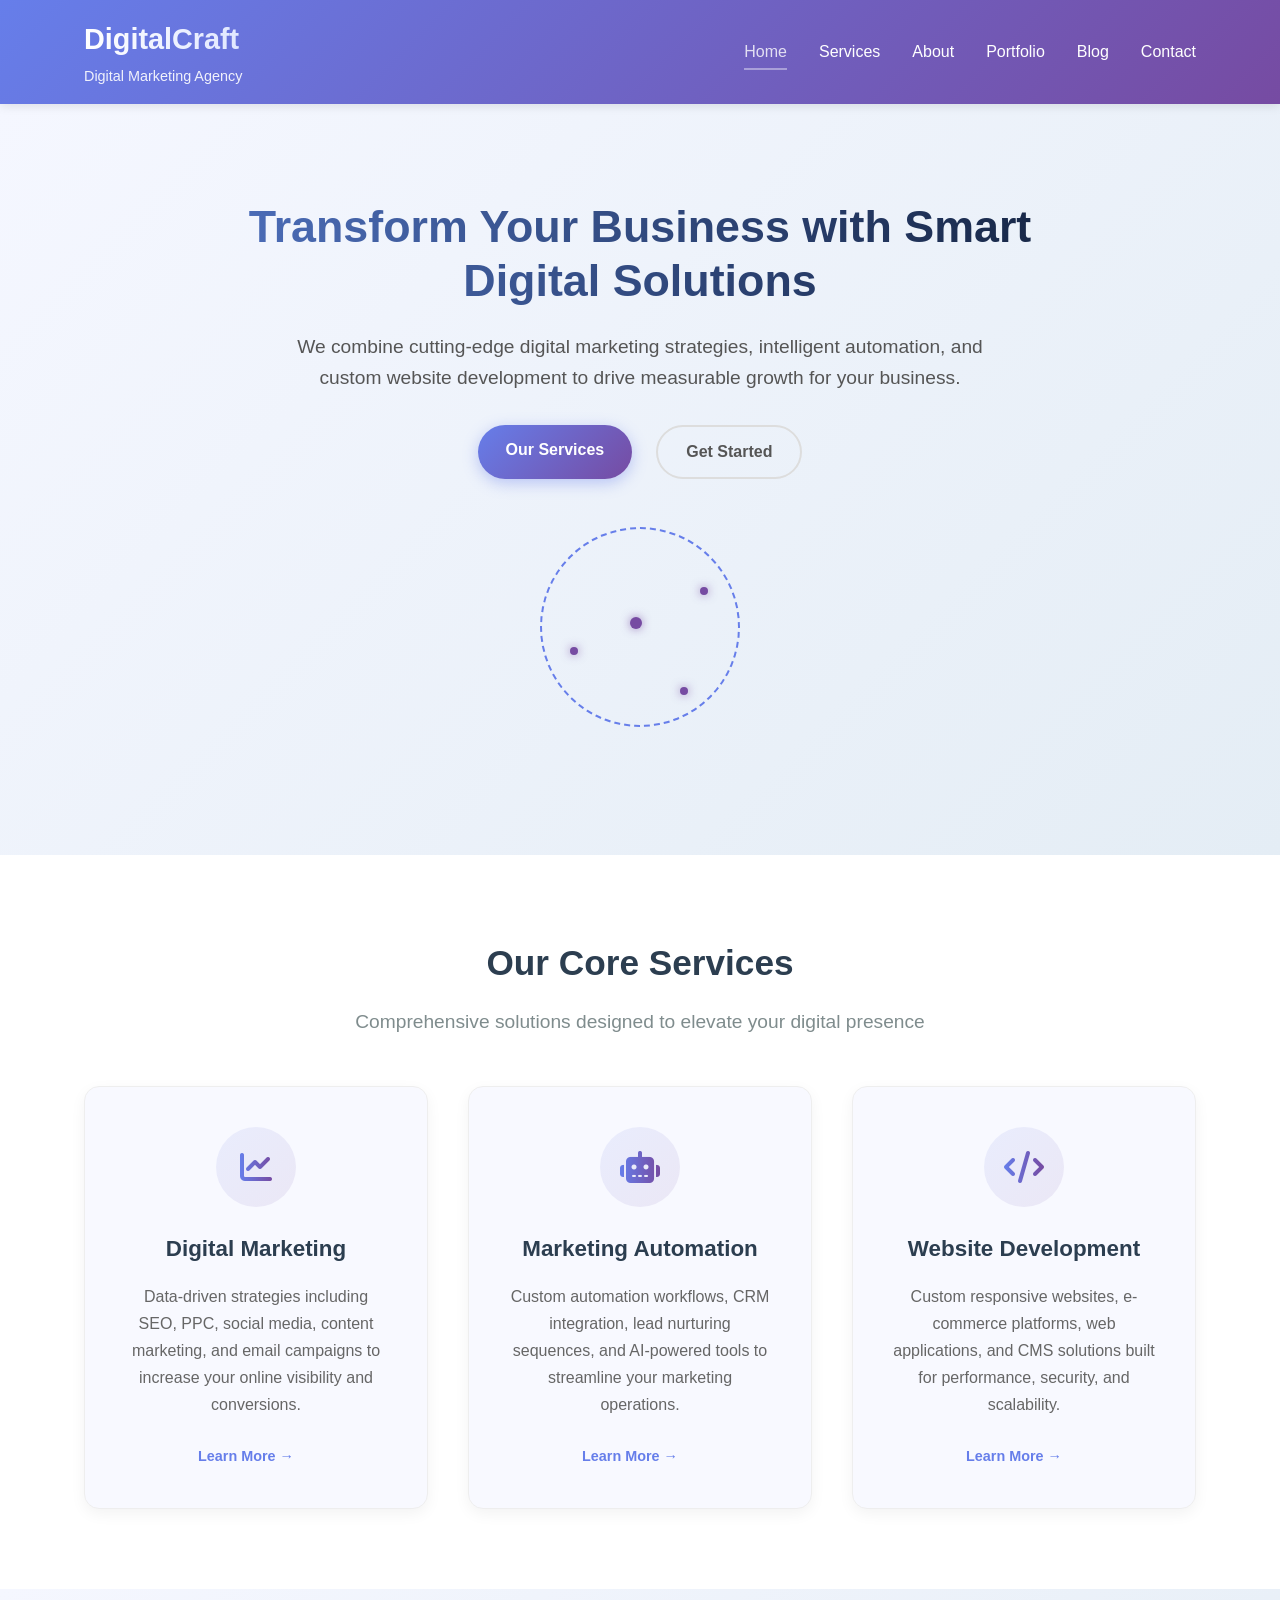
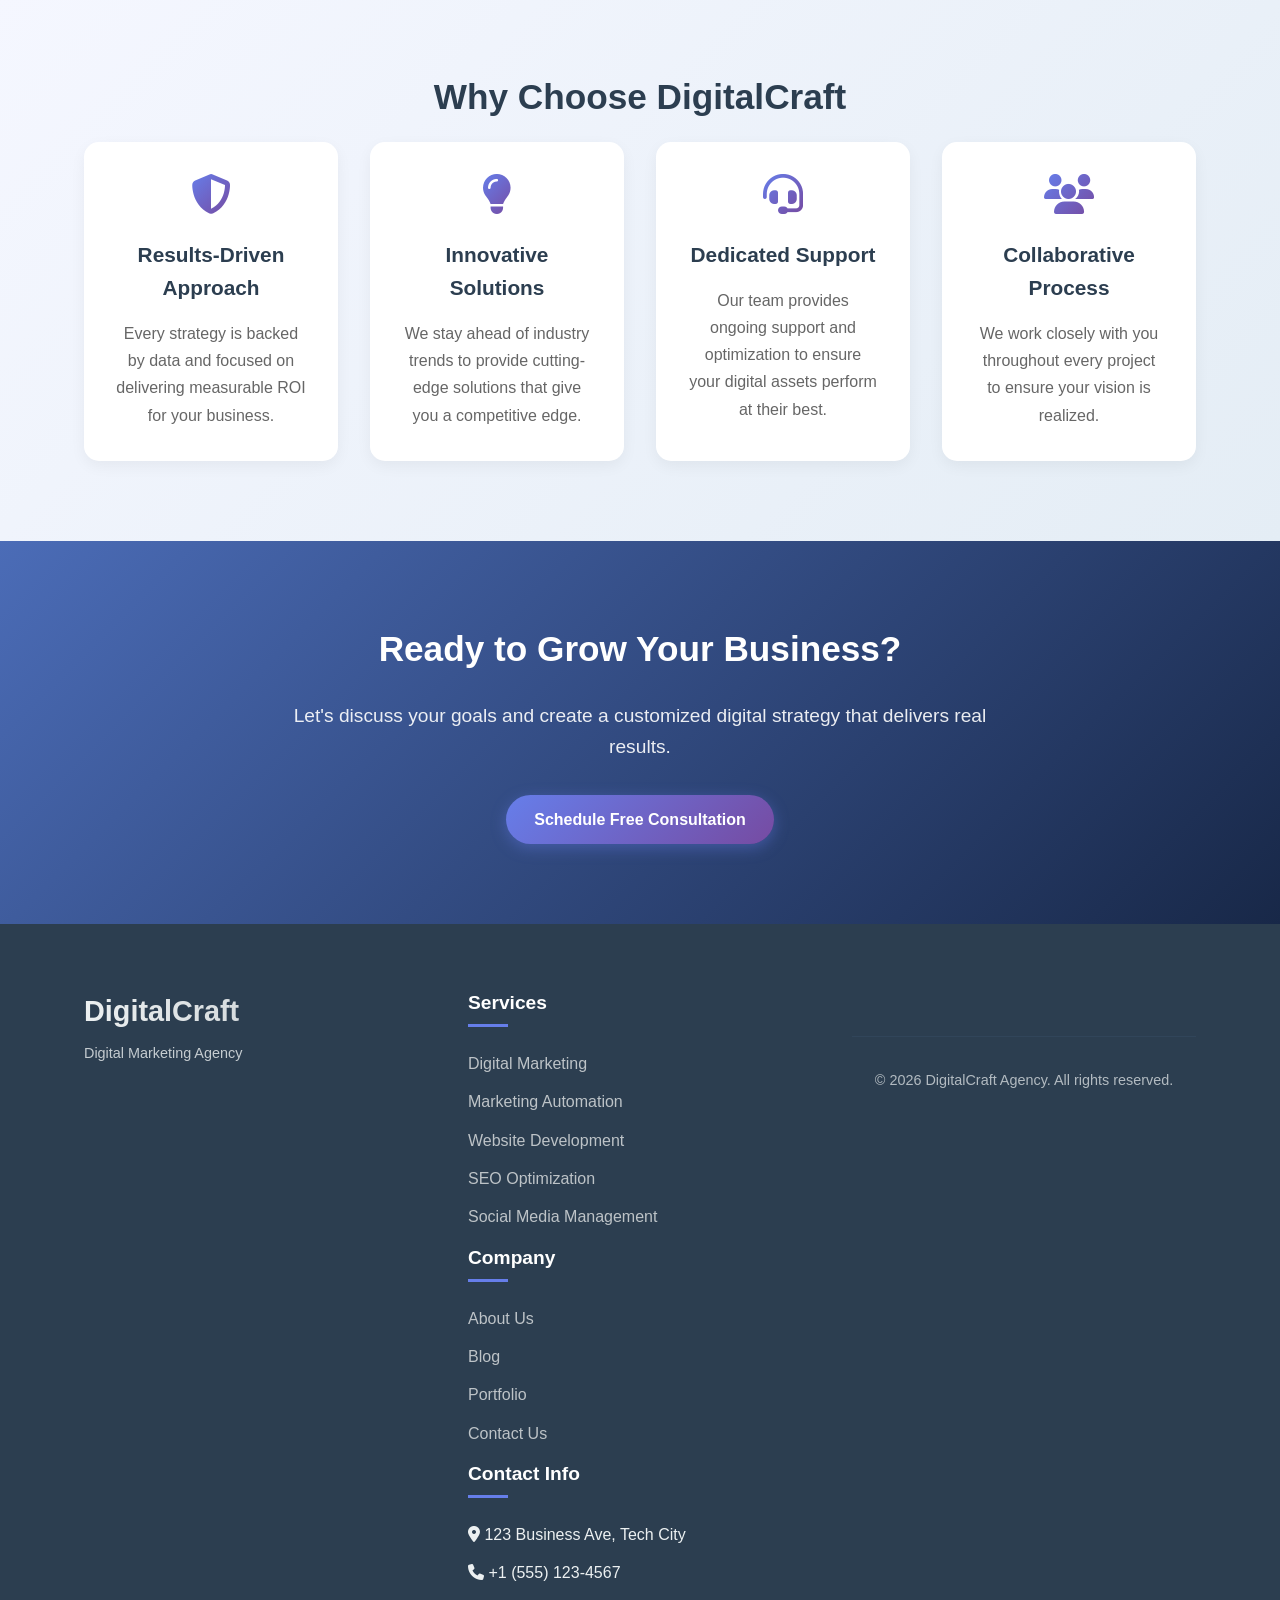
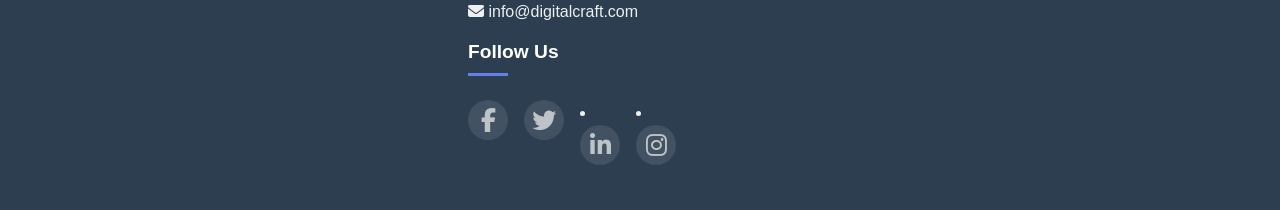
==== index.html @ dc381eee "Initial commit: Digital agency website with multiple pages" ====
<!DOCTYPE html>
<html lang="en">
<head>
    <meta charset="UTF-8">
    <meta name="viewport" content="width=device-width, initial-scale=1.0">
    <title>DigitalCraft Agency - Digital Marketing, Automation & Web Development</title>
    <meta name="description" content="Full-service digital agency specializing in digital marketing automation, custom website development, and business growth solutions.">
    <link rel="stylesheet" href="assets/css/style.css">
    <link rel="stylesheet" href="https://cdnjs.cloudflare.com/ajax/libs/font-awesome/6.4.0/css/all.min.css">
</head>
<body>
    <!-- Header -->
    <header class="header">
        <div class="container">
            <div class="logo">
                <h1>DigitalCraft</h1>
                <p>Digital Marketing Agency</p>
            </div>
            <nav class="nav">
                <ul>
                    <li><a href="index.html" class="active">Home</a></li>
                    <li><a href="services.html">Services</a></li>
                    <li><a href="about.html">About</a></li>
                    <li><a href="portfolio.html">Portfolio</a></li>
                    <li><a href="blog.html">Blog</a></li>
                    <li><a href="contact.html">Contact</a></li>
                </ul>
            </nav>
            <div class="hamburger" id="hamburger">
                <span></span>
                <span></span>
                <span></span>
            </div>
        </div>
    </header>

    <!-- Hero Section -->
    <section class="hero">
        <div class="container">
            <div class="hero-content">
                <h1>Transform Your Business with Smart Digital Solutions</h1>
                <p class="subtitle">We combine cutting-edge digital marketing strategies, intelligent automation, and custom website development to drive measurable growth for your business.</p>
                <div class="hero-buttons">
                    <a href="services.html" class="btn-primary">Our Services</a>
                    <a href="contact.html" class="btn-secondary">Get Started</a>
                </div>
            </div>
            <div class="hero-image">
                <div class="digital-globe">
                    <div class="globe"></div>
                    <div class="globe-points">
                        <div class="point"></div>
                        <div class="point point-2"></div>
                        <div class="point point-3"></div>
                        <div class="point point-4"></div>
                        <div class="point point-5"></div>
                    </div>
                </div>
            </div>
        </div>
    </section>

    <!-- Services Overview -->
    <section class="services-overview">
        <div class="container">
            <h2 class="section-title">Our Core Services</h2>
            <p class="section-subtitle">Comprehensive solutions designed to elevate your digital presence</p>
            <div class="services-grid">
                <div class="service-card">
                    <div class="service-icon">
                        <i class="fas fa-chart-line"></i>
                    </div>
                    <h3>Digital Marketing</h3>
                    <p>Data-driven strategies including SEO, PPC, social media, content marketing, and email campaigns to increase your online visibility and conversions.</p>
                    <a href="services.html#digital-marketing" class="service-link">Learn More →</a>
                </div>
                <div class="service-card">
                    <div class="service-icon">
                        <i class="fas fa-robot"></i>
                    </div>
                    <h3>Marketing Automation</h3>
                    <p>Custom automation workflows, CRM integration, lead nurturing sequences, and AI-powered tools to streamline your marketing operations.</p>
                    <a href="services.html#automation" class="service-link">Learn More →</a>
                </div>
                <div class="service-card">
                    <div class="service-icon">
                        <i class="fas fa-code"></i>
                    </div>
                    <h3>Website Development</h3>
                    <p>Custom responsive websites, e-commerce platforms, web applications, and CMS solutions built for performance, security, and scalability.</p>
                    <a href="services.html#web-development" class="service-link">Learn More →</a>
                </div>
            </div>
        </div>
    </section>

    <!-- Features -->
    <section class="features">
        <div class="container">
            <h2 class="section-title">Why Choose DigitalCraft</h2>
            <div class="features-grid">
                <div class="feature-card">
                    <i class="fas fa-shield-alt"></i>
                    <h3>Results-Driven Approach</h3>
                    <p>Every strategy is backed by data and focused on delivering measurable ROI for your business.</p>
                </div>
                <div class="feature-card">
                    <i class="fas fa-lightbulb"></i>
                    <h3>Innovative Solutions</h3>
                    <p>We stay ahead of industry trends to provide cutting-edge solutions that give you a competitive edge.</p>
                </div>
                <div class="feature-card">
                    <i class="fas fa-headset"></i>
                    <h3>Dedicated Support</h3>
                    <p>Our team provides ongoing support and optimization to ensure your digital assets perform at their best.</p>
                </div>
                <div class="feature-card">
                    <i class="fas fa-users"></i>
                    <h3>Collaborative Process</h3>
                    <p>We work closely with you throughout every project to ensure your vision is realized.</p>
                </div>
            </div>
        </div>
    </section>

    <!-- Call to Action -->
    <section class="cta">
        <div class="container">
            <h2>Ready to Grow Your Business?</h2>
            <p>Let's discuss your goals and create a customized digital strategy that delivers real results.</p>
            <a href="contact.html" class="btn-primary">Schedule Free Consultation</a>
        </div>
    </section>

    <!-- Footer -->
    <footer class="footer">
        <div class="container">
            <div class="footer-content">
                <div class="footer-logo">
                    <h1>DigitalCraft</h1>
                    <p>Digital Marketing Agency</p>
                </div>
                <div class="footer-links">
                    <div class="footer-column">
                        <h4>Services</h4>
                        <ul>
                            <li><a href="services.html#digital-marketing">Digital Marketing</a></li>
                            <li><a href="services.html#automation">Marketing Automation</a></li>
                            <li><a href="services.html#web-development">Website Development</a></li>
                            <li><a href="services.html#seo">SEO Optimization</a></li>
                            <li><a href="services.html#social-media">Social Media Management</a></li>
                        </ul>
                    </div>
                    <div class="footer-column">
                        <h4>Company</h4>
                        <ul>
                            <li><a href="about.html">About Us</a></li>
                            <li><a href="blog.html">Blog</a></li>
                            <li><a href="portfolio.html">Portfolio</a></li>
                            <li><a href="contact.html">Contact Us</a></li>
                        </ul>
                    </div>
                    <div class="footer-column">
                        <h4>Contact Info</h4>
                        <ul>
                            <li><i class="fas fa-map-marker-alt"></i> 123 Business Ave, Tech City</li>
                            <li><i class="fas fa-phone"></i> +1 (555) 123-4567</li>
                            <li><i class="fas fa-envelope"></i> info@digitalcraft.com</li>
                        </ul>
                    </div>
                    <div class="footer-column">
                        <h4>Follow Us</h4>
                        <div class="social-icons">
                            <a href="#"><i class="fab fa-facebook-f"></i></a>
                            <a href="#"><i class="fab fa-twitter"></i></a>
                            <li><a href="#"><i class="fab fa-linkedin-in"></i></a>
                            <li><a href="#"><i class="fab fa-instagram"></i></a>
                        </div>
                    </div>
                </div>
                <div class="footer-bottom">
                    <p>&copy; 2026 DigitalCraft Agency. All rights reserved.</p>
                </div>
            </div>
        </div>
    </footer>

    <script src="assets/js/script.js"></script>
</body>
</html>
---- assets/css/style.css ----
/* Reset and base styles */
* {
    margin: 0;
    padding: 0;
    box-sizing: border-box;
}

body {
    font-family: 'Segoe UI', Tahoma, Geneva, Verdana, sans-serif;
    line-height: 1.6;
    color: #333;
    background-color: #fafafa;
}

.container {
    width: 90%;
    max-width: 1200px;
    margin: 0 auto;
    padding: 0 20px;
}

a {
    text-decoration: none;
    color: inherit;
}

ul {
    list-style: none;
}

img {
    max-width: 100%;
    height: auto;
}

/* Header styles */
.header {
    background: linear-gradient(135deg, #667eea 0%, #764ba2 100%);
    color: white;
    padding: 1rem 0;
    position: sticky;
    top: 0;
    z-index: 1000;
    box-shadow: 0 2px 10px rgba(0,0,0,0.1);
}

.header .container {
    display: flex;
    justify-content: space-between;
    align-items: center;
    flex-wrap: wrap;
}

.logo h1 {
    font-size: 1.8rem;
    margin-bottom: 0.2rem;
    background: linear-gradient(to right, #ffffff, #e0e7ff);
    -webkit-background-clip: text;
    -webkit-text-fill-color: transparent;
    background-clip: text;
}

.logo p {
    font-size: 0.9rem;
    opacity: 0.9;
}

.nav ul {
    display: flex;
    gap: 2rem;
}

.nav a {
    color: white;
    font-weight: 500;
    transition: opacity 0.3s ease;
    padding: 0.5rem 0;
    border-bottom: 2px solid transparent;
}

.nav a:hover,
.nav a.active {
    opacity: 0.8;
    border-bottom-color: rgba(255,255,255,0.5);
}

.hamburger {
    display: none;
    flex-direction: column;
    gap: 5px;
    cursor: pointer;
}

.hamburger span {
    width: 25px;
    height: 3px;
    background: white;
    border-radius: 3px;
    transition: all 0.3s ease;
}

/* Hero section */
.hero {
    background: linear-gradient(135deg, #f5f7ff 0%, #e4edf5 100%);
    padding: 6rem 0;
    position: relative;
    overflow: hidden;
}

.hero-content {
    text-align: center;
    max-width: 800px;
    margin: 0 auto;
}

.hero h1 {
    font-size: 2.8rem;
    margin-bottom: 1.5rem;
    background: linear-gradient(to right, #4b6cb7, #182848);
    -webkit-background-clip: text;
    -webkit-text-fill-color: transparent;
    background-clip: text;
    line-height: 1.2;
}

.hero .subtitle {
    font-size: 1.2rem;
    color: #555;
    max-width: 700px;
    margin: 0 auto 2rem;
    line-height: 1.6;
}

.hero-buttons {
    display: flex;
    justify-content: center;
    gap: 1.5rem;
    flex-wrap: wrap;
}

.btn-primary,
.btn-secondary {
    display: inline-block;
    padding: 12px 28px;
    border-radius: 50px;
    font-weight: 600;
    transition: all 0.3s ease;
    border: none;
    cursor: pointer;
    font-size: 1rem;
}

.btn-primary {
    background: linear-gradient(135deg, #667eea 0%, #764ba2 100%);
    color: white;
    box-shadow: 0 4px 15px rgba(102, 126, 234, 0.4);
}

.btn-primary:hover {
    transform: translateY(-3px);
    box-shadow: 0 6px 20px rgba(102, 126, 234, 0.6);
}

.btn-secondary {
    background: transparent;
    color: #555;
    border: 2px solid #ddd;
}

.btn-secondary:hover {
    background: #f8f9ff;
    color: #333;
    border-color: #bbb;
}

.hero-image {
    margin-top: 3rem;
    text-align: center;
}

.digital-globe {
    position: relative;
    width: 200px;
    height: 200px;
    margin: 0 auto 2rem;
}

.globe {
    width: 100%;
    height: 100%;
    border: 2px dashed #667eea;
    border-radius: 50%;
    position: relative;
}

.globe-points {
    position: absolute;
    top: 0;
    left: 0;
    width: 100%;
    height: 100%;
    border-radius: 50%;
    overflow: hidden;
}

.point {
    position: absolute;
    width: 8px;
    height: 8px;
    background: #764ba2;
    border-radius: 50%;
    box-shadow: 0 0 10px rgba(118, 75, 162, 0.7);
}

.point-1 { top: 10%; left: 20%; }
.point-2 { top: 30%; left: 80%; }
.point-3 { top: 60%; left: 15%; }
.point-4 { top: 80%; left: 70%; }
.point-5 { top: 45%; left: 45%; width: 12px; height: 12px; }

/* Services Overview */
.services-overview {
    padding: 5rem 0;
    background: white;
}

.section-title {
    text-align: center;
    font-size: 2.2rem;
    margin-bottom: 1rem;
    color: #2c3e50;
}

.section-subtitle {
    text-align: center;
    font-size: 1.2rem;
    color: #7f8c8d;
    max-width: 800px;
    margin: 0 auto 3rem;
    line-height: 1.6;
}

.services-grid {
    display: grid;
    grid-template-columns: repeat(auto-fit, minmax(300px, 1fr));
    gap: 2.5rem;
}

.service-card {
    background: #f8f9ff;
    border-radius: 15px;
    padding: 2.5rem;
    text-align: center;
    transition: all 0.4s ease;
    border: 1px solid #eee;
    box-shadow: 0 5px 15px rgba(0,0,0,0.05);
}

.service-card:hover {
    transform: translateY(-10px);
    box-shadow: 0 15px 35px rgba(102, 126, 234, 0.15);
    border-color: #ddd;
}

.service-icon {
    width: 80px;
    height: 80px;
    background: linear-gradient(135deg, rgba(102, 126, 234, 0.1) 0%, rgba(118, 75, 162, 0.1) 100%);
    border-radius: 50%;
    display: flex;
    align-items: center;
    justify-content: center;
    margin: 0 auto 1.5rem;
}

.service-icon i {
    font-size: 2rem;
    background: linear-gradient(to right, #667eea, #764ba2);
    -webkit-background-clip: text;
    -webkit-text-fill-color: transparent;
    background-clip: text;
}

.service-card h3 {
    font-size: 1.4rem;
    margin-bottom: 1rem;
    color: #2c3e50;
}

.service-card p {
    color: #666;
    line-height: 1.7;
    margin-bottom: 1.5rem;
    font-size: 1rem;
}

.service-link {
    display: inline-block;
    color: #667eea;
    font-weight: 600;
    font-size: 0.9rem;
    transition: all 0.3s ease;
    position: relative;
    padding-right: 20px;
}

.service-link:hover {
    color: #5a67d8;
}

.service-link::after {
    content: '→';
    position: absolute;
    right: 0;
    opacity: 0;
    transition: all 0.3s ease;
}

.service-link:hover::after {
    opacity: 1;
    transform: translateX(5px);
}

/* Features section */
.features {
    padding: 5rem 0;
    background: linear-gradient(135deg, #f5f7ff 0%, #e4edf5 100%);
}

.features-grid {
    display: grid;
    grid-template-columns: repeat(auto-fit, minmax(250px, 1fr));
    gap: 2rem;
    text-align: center;
}

.feature-card {
    padding: 2rem;
    background: white;
    border-radius: 15px;
    transition: all 0.4s ease;
    box-shadow: 0 5px 15px rgba(0,0,0,0.05);
}

.feature-card:hover {
    transform: translateY(-8px);
    box-shadow: 0 12px 25px rgba(0,0,0,0.1);
}

.feature-card i {
    font-size: 2.5rem;
    margin-bottom: 1.5rem;
    background: linear-gradient(135deg, #667eea 0%, #764ba2 100%);
    -webkit-background-clip: text;
    -webkit-text-fill-color: transparent;
    background-clip: text;
}

.feature-card h3 {
    font-size: 1.3rem;
    margin-bottom: 1rem;
    color: #2c3e50;
}

.feature-card p {
    color: #666;
    line-height: 1.7;
}

/* CTA section */
.cta {
    background: linear-gradient(135deg, #4b6cb7 0%, #182848 100%);
    color: white;
    text-align: center;
    padding: 5rem 0;
}

.cta h2 {
    font-size: 2.2rem;
    margin-bottom: 1.5rem;
}

.cta p {
    font-size: 1.2rem;
    opacity: 0.9;
    max-width: 700px;
    margin: 0 auto 2rem;
    line-height: 1.6;
}

/* Footer */
.footer {
    background: #2c3e50;
    color: #ecf0f1;
    padding: 4rem 0 2rem;
}

.footer-content {
    display: grid;
    grid-template-columns: repeat(auto-fit, minmax(250px, 1fr));
    gap: 2.5rem;
}

.footer-logo h1 {
    font-size: 1.8rem;
    margin-bottom: 0.5rem;
    background: linear-gradient(to right, #ecf0f1, #bdc3c7);
    -webkit-background-clip: text;
    -webkit-text-fill-color: transparent;
    background-clip: text;
}

.footer-logo p {
    font-size: 0.9rem;
    opacity: 0.8;
}

.footer-column h4 {
    font-size: 1.2rem;
    margin-bottom: 1.5rem;
    color: #ffffff;
    position: relative;
    padding-bottom: 0.5rem;
}

.footer-column h4::after {
    content: '';
    position: absolute;
    left: 0;
    bottom: 0;
    width: 40px;
    height: 3px;
    background: #667eea;
}

.footer-column ul {
    list-style: none;
}

.footer-column li {
    margin-bottom: 0.8rem;
}

.footer-column a {
    color: #bdc3c7;
    transition: color 0.3s ease;
    display: block;
}

.footer-column a:hover {
    color: #ecf0f1;
    padding-left: 5px;
}

.social-icons {
    display: flex;
    gap: 1rem;
    margin-top: 1rem;
}

.social-icons a {
    font-size: 1.5rem;
    color: #bdc3c7;
    transition: all 0.3s ease;
    width: 40px;
    height: 40px;
    display: flex;
    align-items: center;
    justify-content: center;
    border-radius: 50%;
    background: rgba(255,255,255,0.1);
}

.social-icons a:hover {
    color: white;
    background: rgba(255,255,255,0.2);
    transform: translateY(-3px);
}

.footer-bottom {
    text-align: center;
    margin-top: 3rem;
    padding-top: 2rem;
    border-top: 1px solid #34495e;
    font-size: 0.9rem;
    opacity: 0.7;
}

/* Responsive design */
@media (max-width: 992px) {
    .nav {
        position: fixed;
        top: 70px;
        left: -100%;
        background: linear-gradient(135deg, #667eea 0%, #764ba2 100%);
        width: 100%;
        height: calc(100vh - 70px);
        flex-direction: column;
        align-items: center;
        padding-top: 5rem;
        transition: left 0.4s ease;
        z-index: 999;
    }
    
    .nav.active {
        left: 0;
    }
    
    .nav ul {
        flex-direction: column;
    }
    
    .nav li {
        margin: 1.5rem 0;
        width: 100%;
        text-align: center;
    }
    
    .nav a {
        width: 100%;
        padding: 1rem;
    }
    
    .hamburger {
        display: flex;
    }
    
    .hamburger.active span:nth-child(1) {
        transform: rotate(45deg) translate(5px, 5px);
    }
    
    .hamburger.active span:nth-child(2) {
        opacity: 0;
    }
    
    .hamburger.active span:nth-child(3) {
        transform: rotate(-45deg) translate(5px, -5px);
    }
    
    .hero h1 {
        font-size: 2.4rem;
    }
}

@media (max-width: 768px) {
    .hero {
        padding: 4rem 0;
    }
    
    .hero h1 {
        font-size: 2rem;
    }
    
    .hero .subtitle {
        font-size: 1.1rem;
    }
    
    .services-grid,
    .features-grid,
    .footer-content {
        grid-template-columns: 1fr;
    }
    
    .cta h2 {
        font-size: 1.8rem;
    }
    
    .cta p {
        font-size: 1.1rem;
    }
}

/* Animations */
@keyframes fadeInUp {
    from {
        opacity: 0;
        transform: translateY(30px);
    }
    to {
        opacity: 1;
        transform: translateY(0);
    }
}

.fade-in-up {
    animation: fadeInUp 0.8s ease-out forwards;
}

@keyframes pulse {
    0% {
        box-shadow: 0 0 0 0 rgba(102, 126, 234, 0.4);
    }
    70% {
        box-shadow: 0 0 0 10px rgba(102, 126, 234, 0);
    }
    100% {
        box-shadow: 0 0 0 0 rgba(102, 126, 234, 0);
    }
}

.pulse {
    animation: pulse 2s infinite;
}
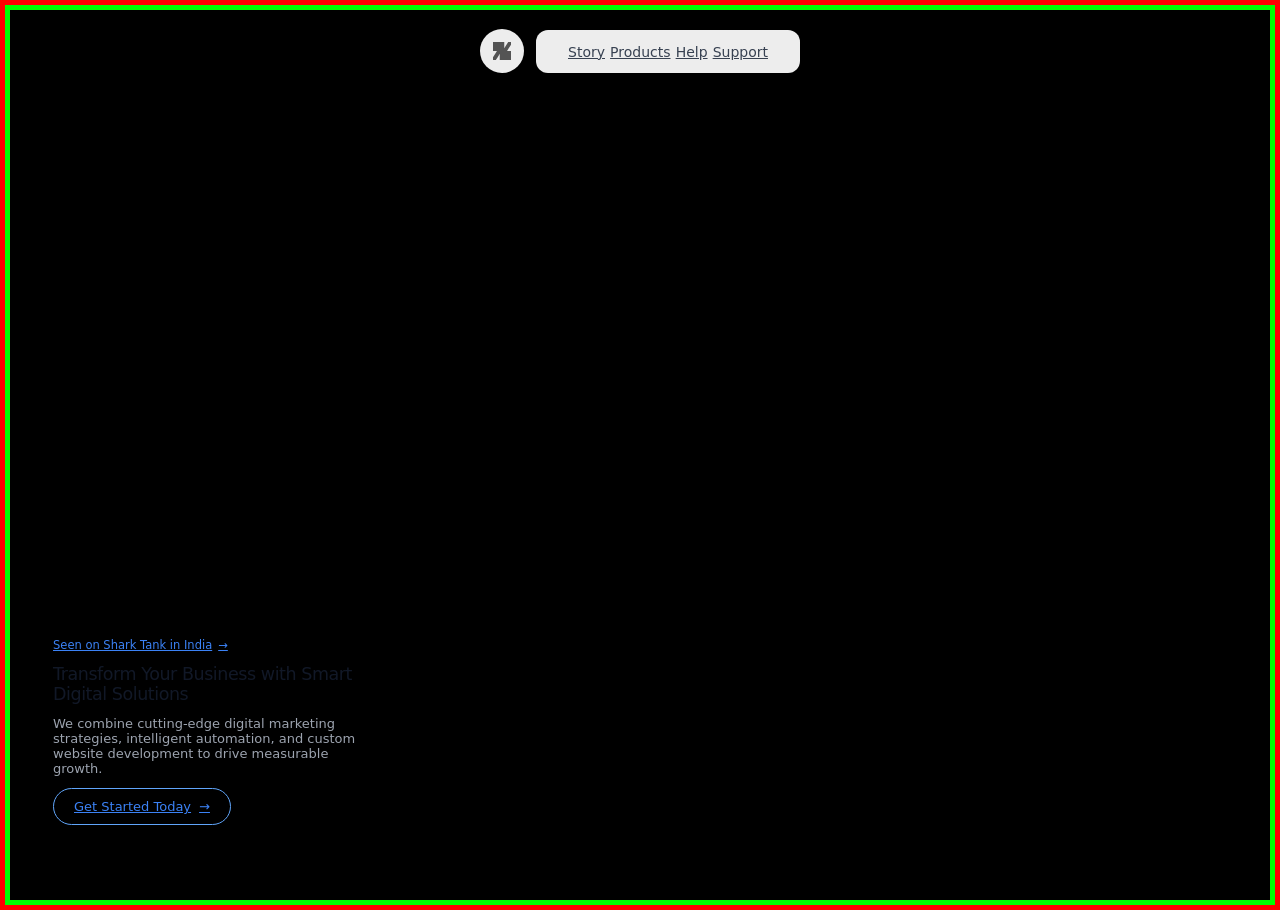
==== commit 8159da76: "Clean up: keep only website files, remove config and n8n workflows" ====
--- a/index.html
+++ b/index.html
@@ -5,186 +5,303 @@
     <meta name="viewport" content="width=device-width, initial-scale=1.0">
     <title>DigitalCraft Agency - Digital Marketing, Automation & Web Development</title>
     <meta name="description" content="Full-service digital agency specializing in digital marketing automation, custom website development, and business growth solutions.">
-    <link rel="stylesheet" href="assets/css/style.css">
-    <link rel="stylesheet" href="https://cdnjs.cloudflare.com/ajax/libs/font-awesome/6.4.0/css/all.min.css">
+    <style>
+        /* CSS Variables for colors */
+        :root {
+            --bg-color: #f0f0ee;
+            --pill-bg: #EDEDED;
+            --blue-500: #3b82f6;
+            --blue-600: #2563eb;
+            --blue-400: #60a5fa;
+            --gray-900: #111827;
+            --gray-700: #374151;
+            --gray-400: #9ca3af;
+        }
+
+        /* Base styles */
+        * {
+            margin: 0;
+            padding: 0;
+            box-sizing: border-box;
+        }
+
+        html, body {
+            height: 100%;
+            font-family: system-ui, -apple-system, BlinkMacSystemFont, 'Segoe UI', Roboto, Oxygen, Ubuntu, Cantarell, 'Open Sans', 'Helvetica Neue', sans-serif;
+        }
+
+        /* Root wrapper */
+        .root-wrapper {
+            position: relative;
+            min-height: 100vh;
+            overflow: hidden;
+            background-color: var(--bg-color); border: 5px solid red;
+        }
+
+        /* Background video */
+        .background-video {
+            position: absolute;
+            inset: 0;
+            width: 100%;
+            height: 100%;
+            object-fit: cover; border: 5px solid lime; background-color: black;
+        }
+
+        /* Foreground content wrapper */
+        .foreground-wrapper {
+            position: relative;
+            z-index: 10;
+            display: flex;
+            flex-direction: column;
+            min-height: 100vh;
+        }
+
+        /* Navbar */
+        .navbar {
+            display: flex;
+            align-items: center;
+            justify-content: center;
+            padding-top: 1rem; /* pt-4 */
+            padding-left: 1rem; /* px-4 */
+            padding-right: 1rem; /* px-4 */
+            gap: 0.5rem; /* gap-2 */
+        }
+
+        @media (min-width: 640px) { /* sm */
+            .navbar {
+                padding-top: 1.5rem; /* sm:pt-6 */
+                padding-left: 2rem; /* sm:px-8 */
+                padding-right: 2rem; /* sm:px-8 */
+                gap: 0.75rem; /* sm:gap-3 */
+            }
+        }
+
+        /* Left circular logo container */
+        .logo-container {
+            display: flex;
+            align-items: center;
+            justify-content: center;
+            border-radius: 9999px; /* rounded-full */
+            width: 2.5rem; /* w-10 */
+            height: 2.5rem; /* h-10 */
+            flex-shrink: 0;
+            background-color: var(--pill-bg);
+        }
+
+        @media (min-width: 640px) { /* sm */
+            .logo-container {
+                width: 2.75rem; /* sm:w-11 */
+                height: 2.75rem; /* sm:h-11 */
+            }
+        }
+
+        /* Right pill container */
+        .pill-container {
+            display: flex;
+            align-items: center;
+            gap: 1rem; /* gap-4 */
+            border-radius: 0.75rem; /* rounded-xl */
+            padding-left: 1rem; /* px-4 */
+            padding-right: 1rem; /* px-4 */
+            padding-top: 0.625rem; /* py-2.5 */
+            padding-bottom: 0.625rem; /* py-2.5 */
+            background-color: var(--pill-bg);
+        }
+
+        @media (min-width: 640px) { /* sm */
+            .pill-container {
+                gap: 2.5rem; /* sm:gap-10 */
+                padding-left: 2rem; /* sm:px-8 */
+                padding-right: 2rem; /* sm:px-8 */
+                padding-top: 0.75rem; /* sm:py-3 */
+                padding-bottom: 0.75rem; /* sm:py-3 */
+            }
+        }
+
+        /* Nav links */
+        .nav-link {
+            font-size: 0.75rem; /* text-[12px] */
+            font-weight: 500; /* font-medium */
+            color: var(--gray-700);
+            transition: color 0.2s ease; /* transition-colors duration-200 */
+        }
+
+        .nav-link:hover {
+            color: var(--gray-900);
+        }
+
+        @media (min-width: 640px) { /* sm */
+            .nav-link {
+                font-size: 0.875rem; /* sm:text-[14px] */
+            }
+        }
+
+        /* Hero content outer */
+        .hero-outer {
+            flex: 1;
+            display: flex;
+            align-items: flex-end;
+            padding-bottom: 2.5rem; /* pb-10 */
+            padding-left: 1.5rem; /* px-6 */
+            padding-right: 1.5rem; /* px-6 */
+        }
+
+        @media (min-width: 640px) { /* sm */
+            .hero-outer {
+                padding-bottom: 4rem; /* sm:pb-16 */
+                padding-left: 3rem; /* sm:px-12 */
+                padding-right: 3rem; /* sm:px-12 */
+            }
+        }
+
+        @media (min-width: 1024px) { /* lg */
+            .hero-outer {
+                padding-bottom: 5rem; /* lg:pb-20 */
+                padding-left: 4.5rem; /* lg:px-28 */
+                padding-right: 4.5rem; /* lg:px-28 */
+            }
+        }
+
+        @media (min-width: 768px) { /* md */
+            .hero-outer {
+                padding-left: 3rem; /* md:px-20 */
+                padding-right: 3rem; /* md:px-20 */
+            }
+        }
+
+        /* Hero inner */
+        .hero-inner {
+            max-width: 20rem; /* max-w-xs */
+        }
+
+        /* Badge link */
+        .badge-link {
+            display: inline-flex;
+            align-items: center;
+            gap: 0.375rem; /* gap-1.5 */
+            font-size: 0.71875rem; /* text-[11.5px] */
+            font-weight: 500; /* font-medium */
+            color: var(--blue-500);
+            margin-bottom: 0.75rem; /* mb-3 */
+            transition: color 0.2s ease; /* transition-colors */
+            position: relative;
+        }
+
+        .badge-link:hover {
+            color: var(--blue-600);
+        }
+
+        .badge-link .arrow {
+            display: inline-block;
+            transition: transform 0.2s ease; /* transition-transform duration-200 */
+        }
+
+        .badge-link:hover .arrow {
+            transform: translateX(0.125rem); /* translate-x-0.5 */
+        }
+
+        /* Headline */
+        .hero-headline {
+            font-size: 0.9375rem; /* text-[1.5rem] */
+            font-weight: 500; /* font-medium */
+            line-height: 1.15; /* leading-[1.15] */
+            color: var(--gray-900);
+            letter-spacing: -0.025em; /* tracking-tight */
+            margin-bottom: 0.75rem; /* mb-3 */
+        }
+
+        @media (min-width: 640px) { /* sm */
+            .hero-headline {
+                font-size: 1.09375rem; /* sm:text-[1.75rem] */
+            }
+        }
+
+        /* Subtext */
+        .hero-subtext {
+            font-size: 0.8125rem; /* text-[13px] */
+            color: var(--gray-400);
+            font-weight: 400; /* font-normal */
+            margin-bottom: 0.75rem; /* mb-3 */
+        }
+
+        /* CTA anchor */
+        .cta-link {
+            display: inline-flex;
+            align-items: center;
+            gap: 0.5rem; /* gap-2 */
+            font-size: 0.8125rem; /* text-[13px] */
+            font-weight: 500; /* font-medium */
+            color: var(--blue-500);
+            border: 1px solid var(--blue-400); /* border border-blue-400 */
+            border-radius: 9999px; /* rounded-full */
+            padding-left: 1.25rem; /* px-5 */
+            padding-right: 1.25rem; /* px-5 */
+            padding-top: 0.625rem; /* py-2.5 */
+            padding-bottom: 0.625rem; /* py-2.5 */
+            transition: background-color 0.2s ease, color 0.2s ease, border-color 0.2s ease; /* transition-all duration-200 */
+            position: relative;
+        }
+
+        .cta-link:hover {
+            background-color: var(--blue-500);
+            color: white;
+            border-color: var(--blue-500);
+        }
+
+        .cta-link .arrow {
+            display: inline-block;
+            transition: transform 0.2s ease; /* transition-transform duration-200 */
+        }
+
+        .cta-link:hover .arrow {
+            transform: translateX(0.125rem); /* translate-x-0.5 */
+        }
+
+        /* Logo SVG - we'll use inline SVG in HTML */
+    </style>
 </head>
 <body>
-    <!-- Header -->
-    <header class="header">
-        <div class="container">
-            <div class="logo">
-                <h1>DigitalCraft</h1>
-                <p>Digital Marketing Agency</p>
-            </div>
-            <nav class="nav">
-                <ul>
-                    <li><a href="index.html" class="active">Home</a></li>
-                    <li><a href="services.html">Services</a></li>
-                    <li><a href="about.html">About</a></li>
-                    <li><a href="portfolio.html">Portfolio</a></li>
-                    <li><a href="blog.html">Blog</a></li>
-                    <li><a href="contact.html">Contact</a></li>
-                </ul>
+    <div class="root-wrapper">
+        <video class="background-video" autoplay muted loop playsInline>
+            <source src="https://d8j0ntlcm91z4.cloudfront.net/user_38xzZboKViGWJOttwIXH07lWA1P/hf_20260508_215831_c6a8989c-d716-4d8d-8745-e972a2eec711.mp4" type="video/mp4">
+            Your browser does not support the video tag.
+        </video>
+        <div class="foreground-wrapper">
+            <nav class="navbar">
+                <div class="logo-container">
+                    <!-- Logo SVG -->
+                    <svg width="18" height="18" viewBox="0 0 256 256" fill="none">
+                        <path fill="rgb(84,84,84)" d="M 160 88 L 194 34 L 216 0 L 256 0 L 256 40 L 221.5 93.5 L 200 128 L 256 128 L 256 256 L 96 256 L 96 168 L 64.246 220 L 40 256 L 0 256 L 0 216 L 34 162 L 56 128 L 0 128 L 0 0 L 160 0 Z"/>
+                    </svg>
+                </div>
+                <div class="pill-container">
+                    <div class="nav-links">
+                        <a href="#" class="nav-link">Story</a>
+                        <a href="#" class="nav-link">Products</a>
+                        <a href="#" class="nav-link">Help</a>
+                        <a href="#" class="nav-link">Support</a>
+                    </div>
+                </div>
             </nav>
-            <div class="hamburger" id="hamburger">
-                <span></span>
-                <span></span>
-                <span></span>
-            </div>
-        </div>
-    </header>
-
-    <!-- Hero Section -->
-    <section class="hero">
-        <div class="container">
-            <div class="hero-content">
-                <h1>Transform Your Business with Smart Digital Solutions</h1>
-                <p class="subtitle">We combine cutting-edge digital marketing strategies, intelligent automation, and custom website development to drive measurable growth for your business.</p>
-                <div class="hero-buttons">
-                    <a href="services.html" class="btn-primary">Our Services</a>
-                    <a href="contact.html" class="btn-secondary">Get Started</a>
-                </div>
-            </div>
-            <div class="hero-image">
-                <div class="digital-globe">
-                    <div class="globe"></div>
-                    <div class="globe-points">
-                        <div class="point"></div>
-                        <div class="point point-2"></div>
-                        <div class="point point-3"></div>
-                        <div class="point point-4"></div>
-                        <div class="point point-5"></div>
-                    </div>
+            <div class="hero-outer">
+                <div class="hero-inner">
+                    <a href="#" class="badge-link group">
+                        Seen on Shark Tank in India
+                        <span class="arrow">→</span>
+                    </a>
+                    <h1 class="hero-headline">
+                        Transform Your Business with Smart Digital Solutions
+                    </h1>
+                    <p class="hero-subtext">
+                        We combine cutting-edge digital marketing strategies, intelligent automation, and custom website development to drive measurable growth.
+                    </p>
+                    <a href="#" class="cta-link group">
+                        Get Started Today
+                        <span class="arrow">→</span>
+                    </a>
                 </div>
             </div>
         </div>
-    </section>
-
-    <!-- Services Overview -->
-    <section class="services-overview">
-        <div class="container">
-            <h2 class="section-title">Our Core Services</h2>
-            <p class="section-subtitle">Comprehensive solutions designed to elevate your digital presence</p>
-            <div class="services-grid">
-                <div class="service-card">
-                    <div class="service-icon">
-                        <i class="fas fa-chart-line"></i>
-                    </div>
-                    <h3>Digital Marketing</h3>
-                    <p>Data-driven strategies including SEO, PPC, social media, content marketing, and email campaigns to increase your online visibility and conversions.</p>
-                    <a href="services.html#digital-marketing" class="service-link">Learn More →</a>
-                </div>
-                <div class="service-card">
-                    <div class="service-icon">
-                        <i class="fas fa-robot"></i>
-                    </div>
-                    <h3>Marketing Automation</h3>
-                    <p>Custom automation workflows, CRM integration, lead nurturing sequences, and AI-powered tools to streamline your marketing operations.</p>
-                    <a href="services.html#automation" class="service-link">Learn More →</a>
-                </div>
-                <div class="service-card">
-                    <div class="service-icon">
-                        <i class="fas fa-code"></i>
-                    </div>
-                    <h3>Website Development</h3>
-                    <p>Custom responsive websites, e-commerce platforms, web applications, and CMS solutions built for performance, security, and scalability.</p>
-                    <a href="services.html#web-development" class="service-link">Learn More →</a>
-                </div>
-            </div>
-        </div>
-    </section>
-
-    <!-- Features -->
-    <section class="features">
-        <div class="container">
-            <h2 class="section-title">Why Choose DigitalCraft</h2>
-            <div class="features-grid">
-                <div class="feature-card">
-                    <i class="fas fa-shield-alt"></i>
-                    <h3>Results-Driven Approach</h3>
-                    <p>Every strategy is backed by data and focused on delivering measurable ROI for your business.</p>
-                </div>
-                <div class="feature-card">
-                    <i class="fas fa-lightbulb"></i>
-                    <h3>Innovative Solutions</h3>
-                    <p>We stay ahead of industry trends to provide cutting-edge solutions that give you a competitive edge.</p>
-                </div>
-                <div class="feature-card">
-                    <i class="fas fa-headset"></i>
-                    <h3>Dedicated Support</h3>
-                    <p>Our team provides ongoing support and optimization to ensure your digital assets perform at their best.</p>
-                </div>
-                <div class="feature-card">
-                    <i class="fas fa-users"></i>
-                    <h3>Collaborative Process</h3>
-                    <p>We work closely with you throughout every project to ensure your vision is realized.</p>
-                </div>
-            </div>
-        </div>
-    </section>
-
-    <!-- Call to Action -->
-    <section class="cta">
-        <div class="container">
-            <h2>Ready to Grow Your Business?</h2>
-            <p>Let's discuss your goals and create a customized digital strategy that delivers real results.</p>
-            <a href="contact.html" class="btn-primary">Schedule Free Consultation</a>
-        </div>
-    </section>
-
-    <!-- Footer -->
-    <footer class="footer">
-        <div class="container">
-            <div class="footer-content">
-                <div class="footer-logo">
-                    <h1>DigitalCraft</h1>
-                    <p>Digital Marketing Agency</p>
-                </div>
-                <div class="footer-links">
-                    <div class="footer-column">
-                        <h4>Services</h4>
-                        <ul>
-                            <li><a href="services.html#digital-marketing">Digital Marketing</a></li>
-                            <li><a href="services.html#automation">Marketing Automation</a></li>
-                            <li><a href="services.html#web-development">Website Development</a></li>
-                            <li><a href="services.html#seo">SEO Optimization</a></li>
-                            <li><a href="services.html#social-media">Social Media Management</a></li>
-                        </ul>
-                    </div>
-                    <div class="footer-column">
-                        <h4>Company</h4>
-                        <ul>
-                            <li><a href="about.html">About Us</a></li>
-                            <li><a href="blog.html">Blog</a></li>
-                            <li><a href="portfolio.html">Portfolio</a></li>
-                            <li><a href="contact.html">Contact Us</a></li>
-                        </ul>
-                    </div>
-                    <div class="footer-column">
-                        <h4>Contact Info</h4>
-                        <ul>
-                            <li><i class="fas fa-map-marker-alt"></i> 123 Business Ave, Tech City</li>
-                            <li><i class="fas fa-phone"></i> +1 (555) 123-4567</li>
-                            <li><i class="fas fa-envelope"></i> info@digitalcraft.com</li>
-                        </ul>
-                    </div>
-                    <div class="footer-column">
-                        <h4>Follow Us</h4>
-                        <div class="social-icons">
-                            <a href="#"><i class="fab fa-facebook-f"></i></a>
-                            <a href="#"><i class="fab fa-twitter"></i></a>
-                            <li><a href="#"><i class="fab fa-linkedin-in"></i></a>
-                            <li><a href="#"><i class="fab fa-instagram"></i></a>
-                        </div>
-                    </div>
-                </div>
-                <div class="footer-bottom">
-                    <p>&copy; 2026 DigitalCraft Agency. All rights reserved.</p>
-                </div>
-            </div>
-        </div>
-    </footer>
-
-    <script src="assets/js/script.js"></script>
+    </div>
 </body>
-</html>
+</html>
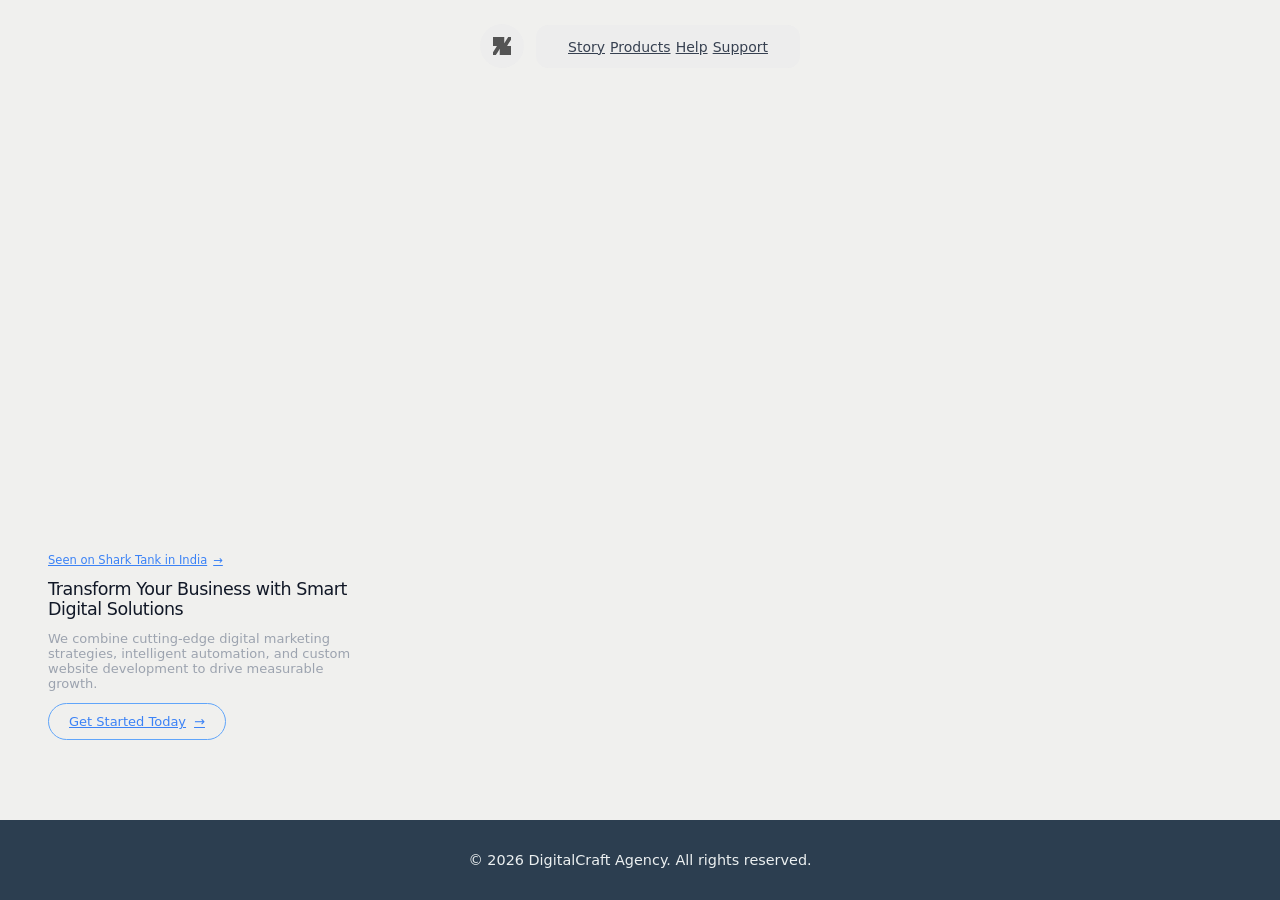
==== commit 1e6d3210: "Redesign homepage: header and footer declared globally, video background kept" ====
--- a/index.html
+++ b/index.html
@@ -35,7 +35,7 @@
             position: relative;
             min-height: 100vh;
             overflow: hidden;
-            background-color: var(--bg-color); border: 5px solid red;
+            background-color: var(--bg-color);
         }
 
         /* Background video */
@@ -44,20 +44,20 @@
             inset: 0;
             width: 100%;
             height: 100%;
-            object-fit: cover; border: 5px solid lime; background-color: black;
+            object-fit: cover;
         }
 
         /* Foreground content wrapper */
         .foreground-wrapper {
             position: relative;
             z-index: 10;
+            min-height: 100vh;
             display: flex;
             flex-direction: column;
-            min-height: 100vh;
-        }
-
-        /* Navbar */
-        .navbar {
+        }
+
+        /* Header */
+        header {
             display: flex;
             align-items: center;
             justify-content: center;
@@ -65,10 +65,12 @@
             padding-left: 1rem; /* px-4 */
             padding-right: 1rem; /* px-4 */
             gap: 0.5rem; /* gap-2 */
-        }
-
-        @media (min-width: 640px) { /* sm */
-            .navbar {
+            position: relative;
+            z-index: 10;
+        }
+
+        @media (min-width: 640px) { /* sm */
+            header {
                 padding-top: 1.5rem; /* sm:pt-6 */
                 padding-left: 2rem; /* sm:px-8 */
                 padding-right: 2rem; /* sm:px-8 */
@@ -136,8 +138,8 @@
             }
         }
 
-        /* Hero content outer */
-        .hero-outer {
+        /* Main content */
+        main {
             flex: 1;
             display: flex;
             align-items: flex-end;
@@ -147,7 +149,7 @@
         }
 
         @media (min-width: 640px) { /* sm */
-            .hero-outer {
+            main {
                 padding-bottom: 4rem; /* sm:pb-16 */
                 padding-left: 3rem; /* sm:px-12 */
                 padding-right: 3rem; /* sm:px-12 */
@@ -155,7 +157,7 @@
         }
 
         @media (min-width: 1024px) { /* lg */
-            .hero-outer {
+            main {
                 padding-bottom: 5rem; /* lg:pb-20 */
                 padding-left: 4.5rem; /* lg:px-28 */
                 padding-right: 4.5rem; /* lg:px-28 */
@@ -163,7 +165,7 @@
         }
 
         @media (min-width: 768px) { /* md */
-            .hero-outer {
+            main {
                 padding-left: 3rem; /* md:px-20 */
                 padding-right: 3rem; /* md:px-20 */
             }
@@ -257,7 +259,23 @@
             transform: translateX(0.125rem); /* translate-x-0.5 */
         }
 
-        /* Logo SVG - we'll use inline SVG in HTML */
+        /* Footer */
+        footer {
+            background: #2c3e50;
+            color: #ecf0f1;
+            padding: 2rem 0;
+            text-align: center;
+            font-size: 0.9rem;
+        }
+
+        footer a {
+            color: #ecf0f1;
+            text-decoration: underline;
+        }
+
+        footer a:hover {
+            opacity: 0.8;
+        }
     </style>
 </head>
 <body>
@@ -267,7 +285,8 @@
             Your browser does not support the video tag.
         </video>
         <div class="foreground-wrapper">
-            <nav class="navbar">
+            <!-- Header -->
+            <header>
                 <div class="logo-container">
                     <!-- Logo SVG -->
                     <svg width="18" height="18" viewBox="0 0 256 256" fill="none">
@@ -282,8 +301,10 @@
                         <a href="#" class="nav-link">Support</a>
                     </div>
                 </div>
-            </nav>
-            <div class="hero-outer">
+            </header>
+
+            <!-- Main content -->
+            <main>
                 <div class="hero-inner">
                     <a href="#" class="badge-link group">
                         Seen on Shark Tank in India
@@ -300,7 +321,12 @@
                         <span class="arrow">→</span>
                     </a>
                 </div>
-            </div>
+            </main>
+
+            <!-- Footer -->
+            <footer>
+                <p>&copy; 2026 DigitalCraft Agency. All rights reserved.</p>
+            </footer>
         </div>
     </div>
 </body>
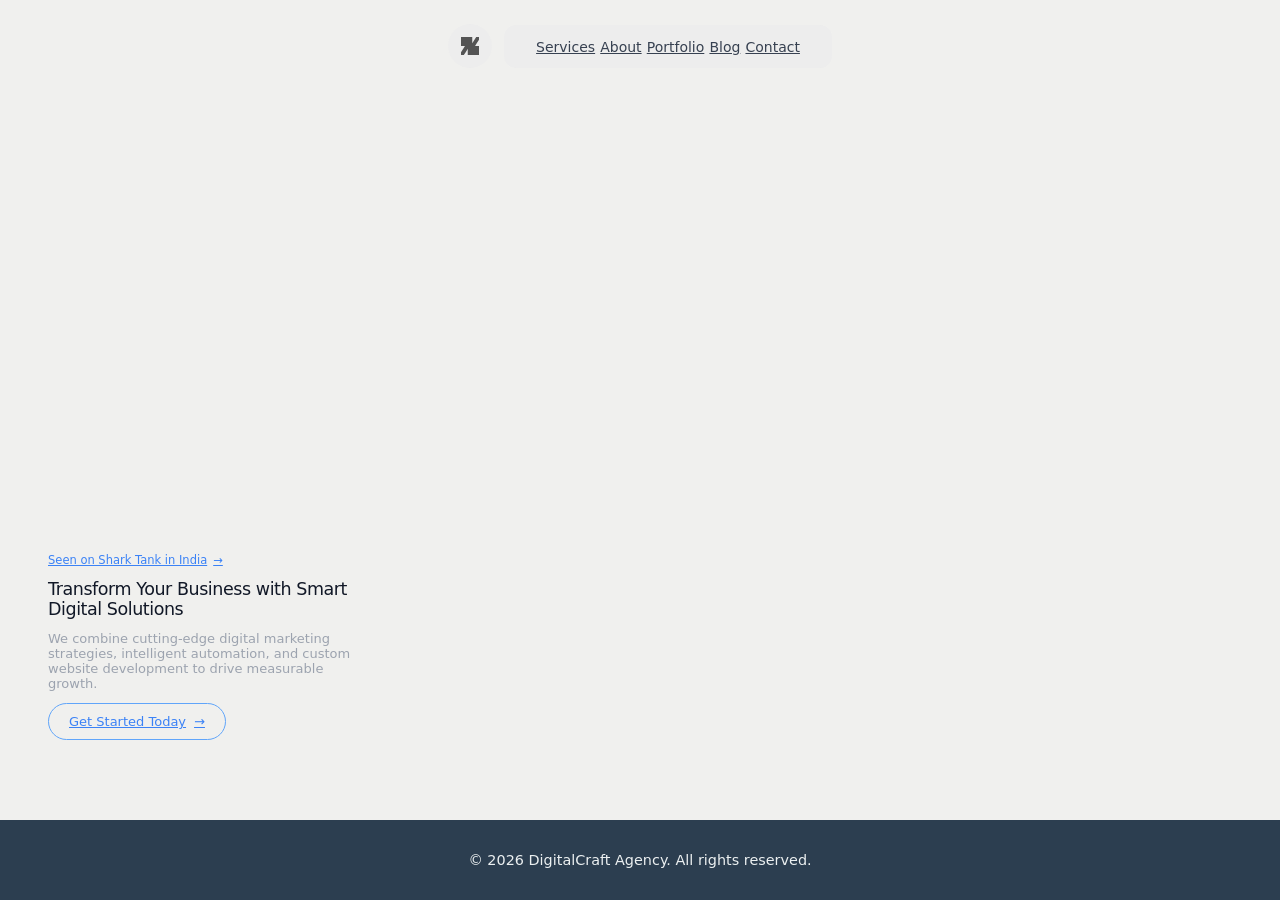
==== commit 7374701e: "Add restaurant scraper HTML tool" ====
--- a/index.html
+++ b/index.html
@@ -295,10 +295,11 @@
                 </div>
                 <div class="pill-container">
                     <div class="nav-links">
-                        <a href="#" class="nav-link">Story</a>
-                        <a href="#" class="nav-link">Products</a>
-                        <a href="#" class="nav-link">Help</a>
-                        <a href="#" class="nav-link">Support</a>
+                        <a href="services.html" class="nav-link">Services</a>
+                        <a href="about.html" class="nav-link">About</a>
+                        <a href="portfolio.html" class="nav-link">Portfolio</a>
+                        <a href="blog.html" class="nav-link">Blog</a>
+                        <a href="contact.html" class="nav-link">Contact</a>
                     </div>
                 </div>
             </header>
